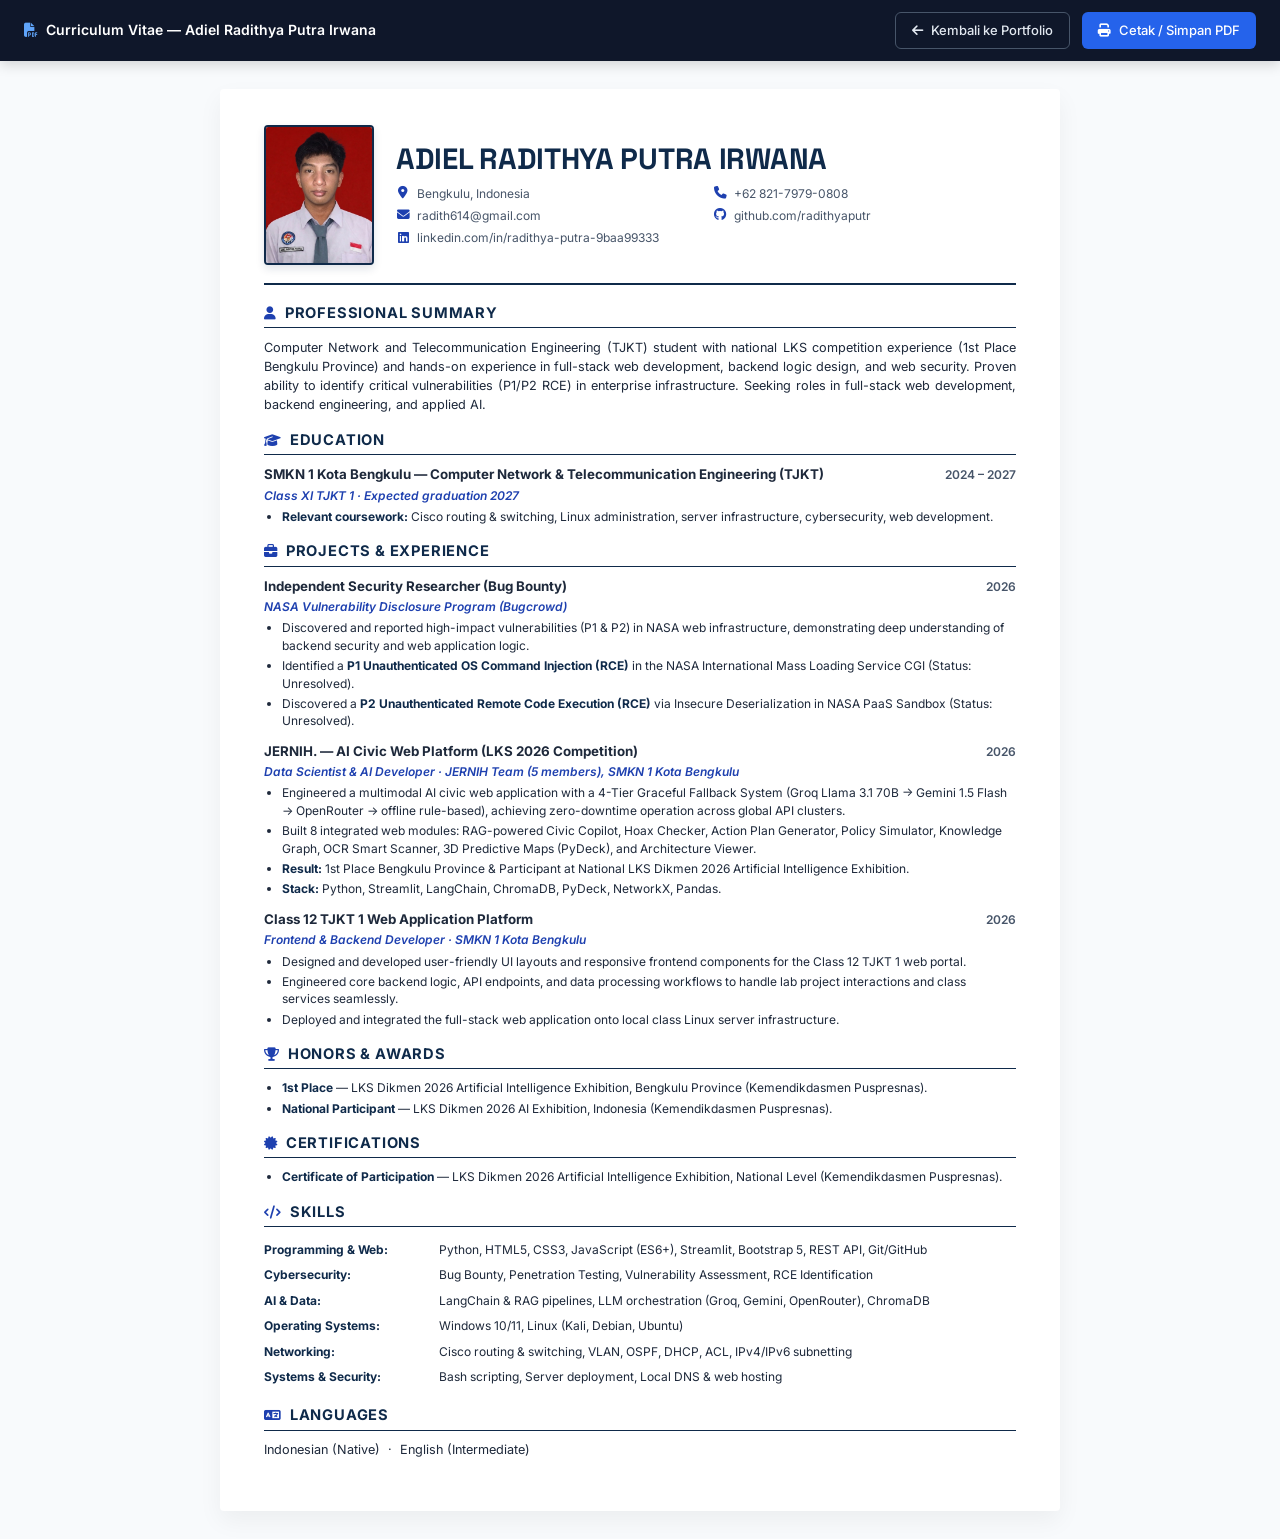
==== assets/cv.html @ d88efd26 "feat: update portfolio & CV with latest improvements" ====
<!DOCTYPE html>
<html lang="en">

<head>
  <meta charset="UTF-8" />
  <meta name="viewport" content="width=device-width, initial-scale=1.0" />
  <title>Adiel Radithya Putra Irwana — Curriculum Vitae</title>

  <!-- Google Fonts: Inter & Space Grotesk -->
  <link rel="preconnect" href="https://fonts.googleapis.com">
  <link rel="preconnect" href="https://fonts.gstatic.com" crossorigin>
  <link href="https://fonts.googleapis.com/css2?family=Inter:wght@300;400;500;600;700&family=Space+Grotesk:wght@600;700&display=swap" rel="stylesheet">
  
  <!-- Font Awesome Icons -->
  <link rel="stylesheet" href="https://cdnjs.cloudflare.com/ajax/libs/font-awesome/6.5.2/css/all.min.css">

  <style>
    /* ============================================================
       FORMAL PROFESSIONAL CV STYLING — ATS & COMPETITION FRIENDLY
       Print: Ctrl+P -> Save as PDF -> A4
       ============================================================ */
    :root {
      --primary-color: #0f2a4a;
      --secondary-color: #1e40af;
      --accent-color: #2563eb;
      --text-dark: #1e293b;
      --text-muted: #475569;
      --bg-page: #f8fafc;
      --bg-card: #ffffff;
      --border-color: #cbd5e1;
    }

    * {
      box-sizing: border-box;
      margin: 0;
      padding: 0;
    }

    body {
      font-family: 'Inter', system-ui, -apple-system, BlinkMacSystemFont, "Segoe UI", Roboto, sans-serif;
      font-size: 10pt;
      color: var(--text-dark);
      background: var(--bg-page);
      line-height: 1.45;
      -webkit-print-color-adjust: exact;
      print-color-adjust: exact;
    }

    /* Top Navigation bar for Web View */
    .action-bar {
      position: sticky;
      top: 0;
      z-index: 100;
      background: #0f172a;
      padding: 12px 24px;
      display: flex;
      justify-content: space-between;
      align-items: center;
      box-shadow: 0 4px 12px rgba(0, 0, 0, 0.15);
    }

    .action-bar .brand {
      color: #ffffff;
      font-weight: 600;
      font-size: 14px;
      display: flex;
      align-items: center;
      gap: 8px;
    }

    .btn-group-actions {
      display: flex;
      gap: 12px;
    }

    .btn-action {
      background: #2563eb;
      color: #ffffff;
      border: none;
      border-radius: 6px;
      padding: 8px 16px;
      font-family: inherit;
      font-size: 13px;
      font-weight: 500;
      cursor: pointer;
      display: inline-flex;
      align-items: center;
      gap: 8px;
      text-decoration: none;
      transition: all 0.2s ease;
    }

    .btn-action:hover {
      background: #1d4ed8;
      transform: translateY(-1px);
    }

    .btn-action-outline {
      background: transparent;
      color: #e2e8f0;
      border: 1px solid #475569;
    }

    .btn-action-outline:hover {
      background: #1e293b;
      color: #ffffff;
      border-color: #94a3b8;
    }

    /* Main Container Page */
    .page {
      max-width: 840px;
      margin: 28px auto;
      background: var(--bg-card);
      padding: 36px 44px;
      box-shadow: 0 10px 25px rgba(0, 0, 0, 0.05);
      border-radius: 4px;
    }

    /* Header Section - Photo on LEFT */
    .header-container {
      display: flex;
      align-items: center;
      gap: 22px;
      padding-bottom: 18px;
      border-bottom: 2px solid var(--primary-color);
      margin-bottom: 18px;
    }

    /* Left Side: Photo Box */
    .photo-box {
      width: 110px;
      height: 140px;
      flex-shrink: 0;
      border: 2px solid var(--primary-color);
      border-radius: 4px;
      overflow: hidden;
      box-shadow: 0 4px 8px rgba(15, 42, 74, 0.12);
      background: #f1f5f9;
      display: flex;
      align-items: center;
      justify-content: center;
    }

    .photo-box img {
      width: 100%;
      height: 100%;
      object-fit: cover;
      object-position: center top;
    }

    /* Right Side: Header Info */
    .header-details {
      flex: 1;
    }

    .applicant-name {
      font-family: 'Space Grotesk', 'Inter', sans-serif;
      font-size: 22pt;
      font-weight: 700;
      color: var(--primary-color);
      letter-spacing: -0.3px;
      line-height: 1.15;
      margin-bottom: 8px;
      text-transform: uppercase;
    }

    .contact-grid {
      display: grid;
      grid-template-columns: repeat(2, minmax(0, 1fr));
      gap: 5px 14px;
      font-size: 9pt;
      color: var(--text-muted);
    }

    .contact-item {
      display: flex;
      align-items: center;
      gap: 7px;
    }

    .contact-item i {
      color: var(--secondary-color);
      width: 14px;
      text-align: center;
      font-size: 9.5pt;
    }

    .contact-item a {
      color: var(--text-muted);
      text-decoration: none;
    }

    .contact-item a:hover {
      color: var(--secondary-color);
      text-decoration: underline;
    }

    /* Section Styling */
    section {
      margin-bottom: 16px;
    }

    .section-title {
      font-size: 11pt;
      font-weight: 700;
      text-transform: uppercase;
      letter-spacing: 0.8px;
      color: var(--primary-color);
      border-bottom: 1.5px solid var(--primary-color);
      padding-bottom: 3px;
      margin-bottom: 10px;
      display: flex;
      align-items: center;
      gap: 8px;
    }

    .section-title i {
      font-size: 10pt;
      color: var(--secondary-color);
    }

    .summary-text {
      font-size: 9.5pt;
      color: var(--text-dark);
      text-align: justify;
      line-height: 1.5;
    }

    /* Entry Item styling */
    .entry-item {
      margin-bottom: 12px;
      page-break-inside: avoid;
    }

    .entry-header {
      display: flex;
      justify-content: space-between;
      align-items: baseline;
      gap: 16px;
      margin-bottom: 2px;
    }

    .entry-title {
      font-weight: 700;
      font-size: 10pt;
      color: var(--text-dark);
    }

    .entry-subtitle {
      font-weight: 600;
      font-style: italic;
      font-size: 9pt;
      color: var(--secondary-color);
      margin-bottom: 4px;
    }

    .entry-date {
      font-size: 9pt;
      font-weight: 600;
      color: var(--text-muted);
      white-space: nowrap;
    }

    /* Bullet lists */
    ul.bullet-list {
      margin-left: 18px;
      margin-top: 3px;
    }

    ul.bullet-list li {
      margin-bottom: 3px;
      font-size: 9pt;
      color: var(--text-dark);
      line-height: 1.45;
    }

    ul.bullet-list li strong {
      color: var(--primary-color);
    }

    /* Skills Table / List */
    .skills-table {
      width: 100%;
      border-collapse: collapse;
      font-size: 9pt;
    }

    .skills-table td {
      padding: 4px 8px 4px 0;
      vertical-align: top;
    }

    .skills-table td.skill-label {
      font-weight: 700;
      color: var(--primary-color);
      width: 175px;
      white-space: nowrap;
    }

    .skills-table td.skill-val {
      color: var(--text-dark);
    }

    /* Print Styles */
    @media print {
      body {
        background: #ffffff;
      }

      .action-bar {
        display: none !important;
      }

      .page {
        max-width: 100%;
        margin: 0;
        padding: 0;
        box-shadow: none;
        border-radius: 0;
      }

      @page {
        size: A4 portrait;
        margin: 10mm 14mm;
      }
    }
  </style>
</head>

<body>

  <!-- TOP ACTION BAR (For Web Navigation & Download) -->
  <div class="action-bar">
    <div class="brand">
      <i class="fa-solid fa-file-pdf" style="color: #60a5fa;"></i>
      <span>Curriculum Vitae — Adiel Radithya Putra Irwana</span>
    </div>
    <div class="btn-group-actions">
      <a href="../index.html" class="btn-action btn-action-outline">
        <i class="fa-solid fa-arrow-left"></i> Kembali ke Portfolio
      </a>
      <button class="btn-action" onclick="window.print()">
        <i class="fa-solid fa-print"></i> Cetak / Simpan PDF
      </button>
    </div>
  </div>

  <!-- MAIN CV PAGE CONTAINER -->
  <div class="page">

    <!-- HEADER WITH FORMAL PAS FOTO ON LEFT -->
    <header class="header-container">
      <!-- Formal Pas Foto (Left Side) -->
      <div class="photo-box" title="Pas Foto Formal Adiel Radithya Putra">
        <img src="pas-foto.jpg" alt="Adiel Radithya Putra Irwana — Pas Foto Formal" />
      </div>

      <!-- Contact & Name Details (Right Side) -->
      <div class="header-details">
        <h1 class="applicant-name">ADIEL RADITHYA PUTRA IRWANA</h1>
        
        <div class="contact-grid">
          <div class="contact-item">
            <i class="fa-solid fa-location-dot"></i>
            <span>Bengkulu, Indonesia</span>
          </div>
          <div class="contact-item">
            <i class="fa-solid fa-phone"></i>
            <span>+62 821-7979-0808</span>
          </div>
          <div class="contact-item">
            <i class="fa-solid fa-envelope"></i>
            <a href="mailto:radith614@gmail.com">radith614@gmail.com</a>
          </div>
          <div class="contact-item">
            <i class="fa-brands fa-github"></i>
            <a href="https://github.com/radithyaputr" target="_blank">github.com/radithyaputr</a>
          </div>
          <div class="contact-item" style="grid-column: span 2;">
            <i class="fa-brands fa-linkedin"></i>
            <a href="https://www.linkedin.com/in/radithya-putra-9baa99333" target="_blank">linkedin.com/in/radithya-putra-9baa99333</a>
          </div>
        </div>
      </div>
    </header>

    <!-- PROFESSIONAL SUMMARY -->
    <section>
      <div class="section-title">
        <i class="fa-solid fa-user"></i> PROFESSIONAL SUMMARY
      </div>
      <p class="summary-text">
        Computer Network and Telecommunication Engineering (TJKT) student with national LKS competition experience 
        (1st Place Bengkulu Province) and hands-on experience in full-stack web development, backend logic design, 
        and web security. Proven ability to identify critical vulnerabilities (P1/P2 RCE) in enterprise infrastructure. Seeking 
        roles in full-stack web development, backend engineering, and applied AI.
      </p>
    </section>

    <!-- EDUCATION -->
    <section>
      <div class="section-title">
        <i class="fa-solid fa-graduation-cap"></i> EDUCATION
      </div>
      <div class="entry-item">
        <div class="entry-header">
          <span class="entry-title">SMKN 1 Kota Bengkulu — Computer Network &amp; Telecommunication Engineering (TJKT)</span>
          <span class="entry-date">2024 – 2027</span>
        </div>
        <div class="entry-subtitle">Class XI TJKT 1 · Expected graduation 2027</div>
        <ul class="bullet-list">
          <li><strong>Relevant coursework:</strong> Cisco routing &amp; switching, Linux administration, server infrastructure, cybersecurity, web development.</li>
        </ul>
      </div>
    </section>

    <!-- PROJECTS & EXPERIENCE -->
    <section>
      <div class="section-title">
        <i class="fa-solid fa-briefcase"></i> PROJECTS &amp; EXPERIENCE
      </div>

      <!-- Project 1: Bug Bounty NASA -->
      <div class="entry-item">
        <div class="entry-header">
          <span class="entry-title">Independent Security Researcher (Bug Bounty)</span>
          <span class="entry-date">2026</span>
        </div>
        <div class="entry-subtitle">NASA Vulnerability Disclosure Program (Bugcrowd)</div>
        <ul class="bullet-list">
          <li>Discovered and reported high-impact vulnerabilities (P1 &amp; P2) in NASA web infrastructure, demonstrating deep understanding of backend security and web application logic.</li>
          <li>Identified a <strong>P1 Unauthenticated OS Command Injection (RCE)</strong> in the NASA International Mass Loading Service CGI (Status: Unresolved).</li>
          <li>Discovered a <strong>P2 Unauthenticated Remote Code Execution (RCE)</strong> via Insecure Deserialization in NASA PaaS Sandbox (Status: Unresolved).</li>
        </ul>
      </div>

      <!-- Project 2: JERNIH AI -->
      <div class="entry-item">
        <div class="entry-header">
          <span class="entry-title">JERNIH. — AI Civic Web Platform (LKS 2026 Competition)</span>
          <span class="entry-date">2026</span>
        </div>
        <div class="entry-subtitle">Data Scientist &amp; AI Developer · JERNIH Team (5 members), SMKN 1 Kota Bengkulu</div>
        <ul class="bullet-list">
          <li>Engineered a multimodal AI civic web application with a 4-Tier Graceful Fallback System (Groq Llama 3.1 70B → Gemini 1.5 Flash → OpenRouter → offline rule-based), achieving zero-downtime operation across global API clusters.</li>
          <li>Built 8 integrated web modules: RAG-powered Civic Copilot, Hoax Checker, Action Plan Generator, Policy Simulator, Knowledge Graph, OCR Smart Scanner, 3D Predictive Maps (PyDeck), and Architecture Viewer.</li>
          <li><strong>Result:</strong> 1st Place Bengkulu Province &amp; Participant at National LKS Dikmen 2026 Artificial Intelligence Exhibition.</li>
          <li><strong>Stack:</strong> Python, Streamlit, LangChain, ChromaDB, PyDeck, NetworkX, Pandas.</li>
        </ul>
      </div>

      <!-- Project 3: Class 12 Web Platform -->
      <div class="entry-item">
        <div class="entry-header">
          <span class="entry-title">Class 12 TJKT 1 Web Application Platform</span>
          <span class="entry-date">2026</span>
        </div>
        <div class="entry-subtitle">Frontend &amp; Backend Developer · SMKN 1 Kota Bengkulu</div>
        <ul class="bullet-list">
          <li>Designed and developed user-friendly UI layouts and responsive frontend components for the Class 12 TJKT 1 web portal.</li>
          <li>Engineered core backend logic, API endpoints, and data processing workflows to handle lab project interactions and class services seamlessly.</li>
          <li>Deployed and integrated the full-stack web application onto local class Linux server infrastructure.</li>
        </ul>
      </div>
    </section>

    <!-- HONORS & AWARDS -->
    <section>
      <div class="section-title">
        <i class="fa-solid fa-trophy"></i> HONORS &amp; AWARDS
      </div>
      <ul class="bullet-list">
        <li><strong>1st Place</strong> — LKS Dikmen 2026 Artificial Intelligence Exhibition, Bengkulu Province (Kemendikdasmen Puspresnas).</li>
        <li><strong>National Participant</strong> — LKS Dikmen 2026 AI Exhibition, Indonesia (Kemendikdasmen Puspresnas).</li>
      </ul>
    </section>

    <!-- CERTIFICATIONS -->
    <section>
      <div class="section-title">
        <i class="fa-solid fa-certificate"></i> CERTIFICATIONS
      </div>
      <ul class="bullet-list">
        <li><strong>Certificate of Participation</strong> — LKS Dikmen 2026 Artificial Intelligence Exhibition, National Level (Kemendikdasmen Puspresnas).</li>
      </ul>
    </section>

    <!-- SKILLS -->
    <section>
      <div class="section-title">
        <i class="fa-solid fa-code"></i> SKILLS
      </div>
      <table class="skills-table">
        <tr>
          <td class="skill-label">Programming &amp; Web:</td>
          <td class="skill-val">Python, HTML5, CSS3, JavaScript (ES6+), Streamlit, Bootstrap 5, REST API, Git/GitHub</td>
        </tr>
        <tr>
          <td class="skill-label">Cybersecurity:</td>
          <td class="skill-val">Bug Bounty, Penetration Testing, Vulnerability Assessment, RCE Identification</td>
        </tr>
        <tr>
          <td class="skill-label">AI &amp; Data:</td>
          <td class="skill-val">LangChain &amp; RAG pipelines, LLM orchestration (Groq, Gemini, OpenRouter), ChromaDB</td>
        </tr>
        <tr>
          <td class="skill-label">Operating Systems:</td>
          <td class="skill-val">Windows 10/11, Linux (Kali, Debian, Ubuntu)</td>
        </tr>
        <tr>
          <td class="skill-label">Networking:</td>
          <td class="skill-val">Cisco routing &amp; switching, VLAN, OSPF, DHCP, ACL, IPv4/IPv6 subnetting</td>
        </tr>
        <tr>
          <td class="skill-label">Systems &amp; Security:</td>
          <td class="skill-val">Bash scripting, Server deployment, Local DNS &amp; web hosting</td>
        </tr>
      </table>
    </section>

    <!-- LANGUAGES -->
    <section>
      <div class="section-title">
        <i class="fa-solid fa-language"></i> LANGUAGES
      </div>
      <p style="font-size: 9.5pt; color: var(--text-dark);">
        Indonesian (Native) &nbsp;·&nbsp; English (Intermediate)
      </p>
    </section>

  </div>

</body>

</html>
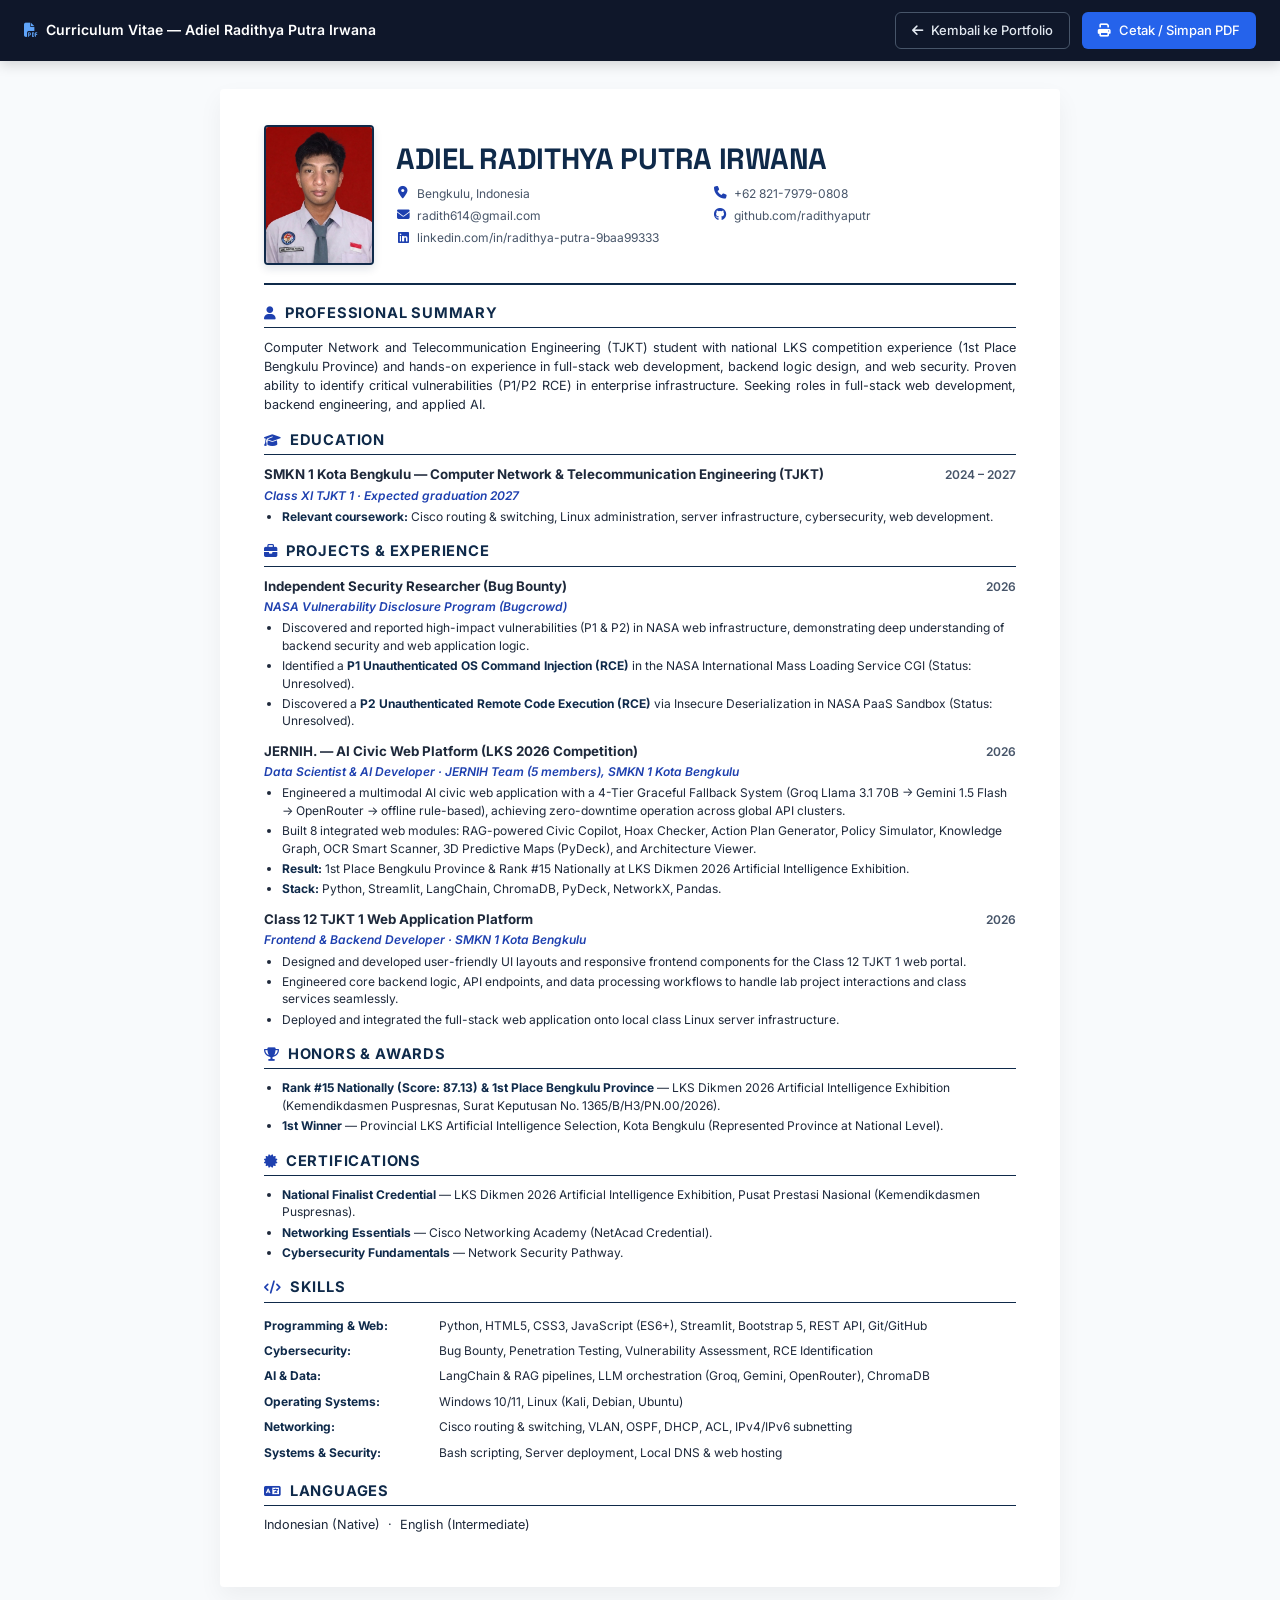
==== commit 7e059690: "feat: complete international portfolio polish, responsive UI, CLI history, new profile photo & APOD " ====
--- a/assets/cv.html
+++ b/assets/cv.html
@@ -445,7 +445,7 @@
         <ul class="bullet-list">
           <li>Engineered a multimodal AI civic web application with a 4-Tier Graceful Fallback System (Groq Llama 3.1 70B → Gemini 1.5 Flash → OpenRouter → offline rule-based), achieving zero-downtime operation across global API clusters.</li>
           <li>Built 8 integrated web modules: RAG-powered Civic Copilot, Hoax Checker, Action Plan Generator, Policy Simulator, Knowledge Graph, OCR Smart Scanner, 3D Predictive Maps (PyDeck), and Architecture Viewer.</li>
-          <li><strong>Result:</strong> 1st Place Bengkulu Province &amp; Participant at National LKS Dikmen 2026 Artificial Intelligence Exhibition.</li>
+          <li><strong>Result:</strong> 1st Place Bengkulu Province &amp; Rank #15 Nationally at LKS Dikmen 2026 Artificial Intelligence Exhibition.</li>
           <li><strong>Stack:</strong> Python, Streamlit, LangChain, ChromaDB, PyDeck, NetworkX, Pandas.</li>
         </ul>
       </div>
@@ -471,8 +471,8 @@
         <i class="fa-solid fa-trophy"></i> HONORS &amp; AWARDS
       </div>
       <ul class="bullet-list">
-        <li><strong>1st Place</strong> — LKS Dikmen 2026 Artificial Intelligence Exhibition, Bengkulu Province (Kemendikdasmen Puspresnas).</li>
-        <li><strong>National Participant</strong> — LKS Dikmen 2026 AI Exhibition, Indonesia (Kemendikdasmen Puspresnas).</li>
+        <li><strong>Rank #15 Nationally (Score: 87.13) &amp; 1st Place Bengkulu Province</strong> — LKS Dikmen 2026 Artificial Intelligence Exhibition (Kemendikdasmen Puspresnas, Surat Keputusan No. 1365/B/H3/PN.00/2026).</li>
+        <li><strong>1st Winner</strong> — Provincial LKS Artificial Intelligence Selection, Kota Bengkulu (Represented Province at National Level).</li>
       </ul>
     </section>
 
@@ -482,7 +482,9 @@
         <i class="fa-solid fa-certificate"></i> CERTIFICATIONS
       </div>
       <ul class="bullet-list">
-        <li><strong>Certificate of Participation</strong> — LKS Dikmen 2026 Artificial Intelligence Exhibition, National Level (Kemendikdasmen Puspresnas).</li>
+        <li><strong>National Finalist Credential</strong> — LKS Dikmen 2026 Artificial Intelligence Exhibition, Pusat Prestasi Nasional (Kemendikdasmen Puspresnas).</li>
+        <li><strong>Networking Essentials</strong> — Cisco Networking Academy (NetAcad Credential).</li>
+        <li><strong>Cybersecurity Fundamentals</strong> — Network Security Pathway.</li>
       </ul>
     </section>
 
